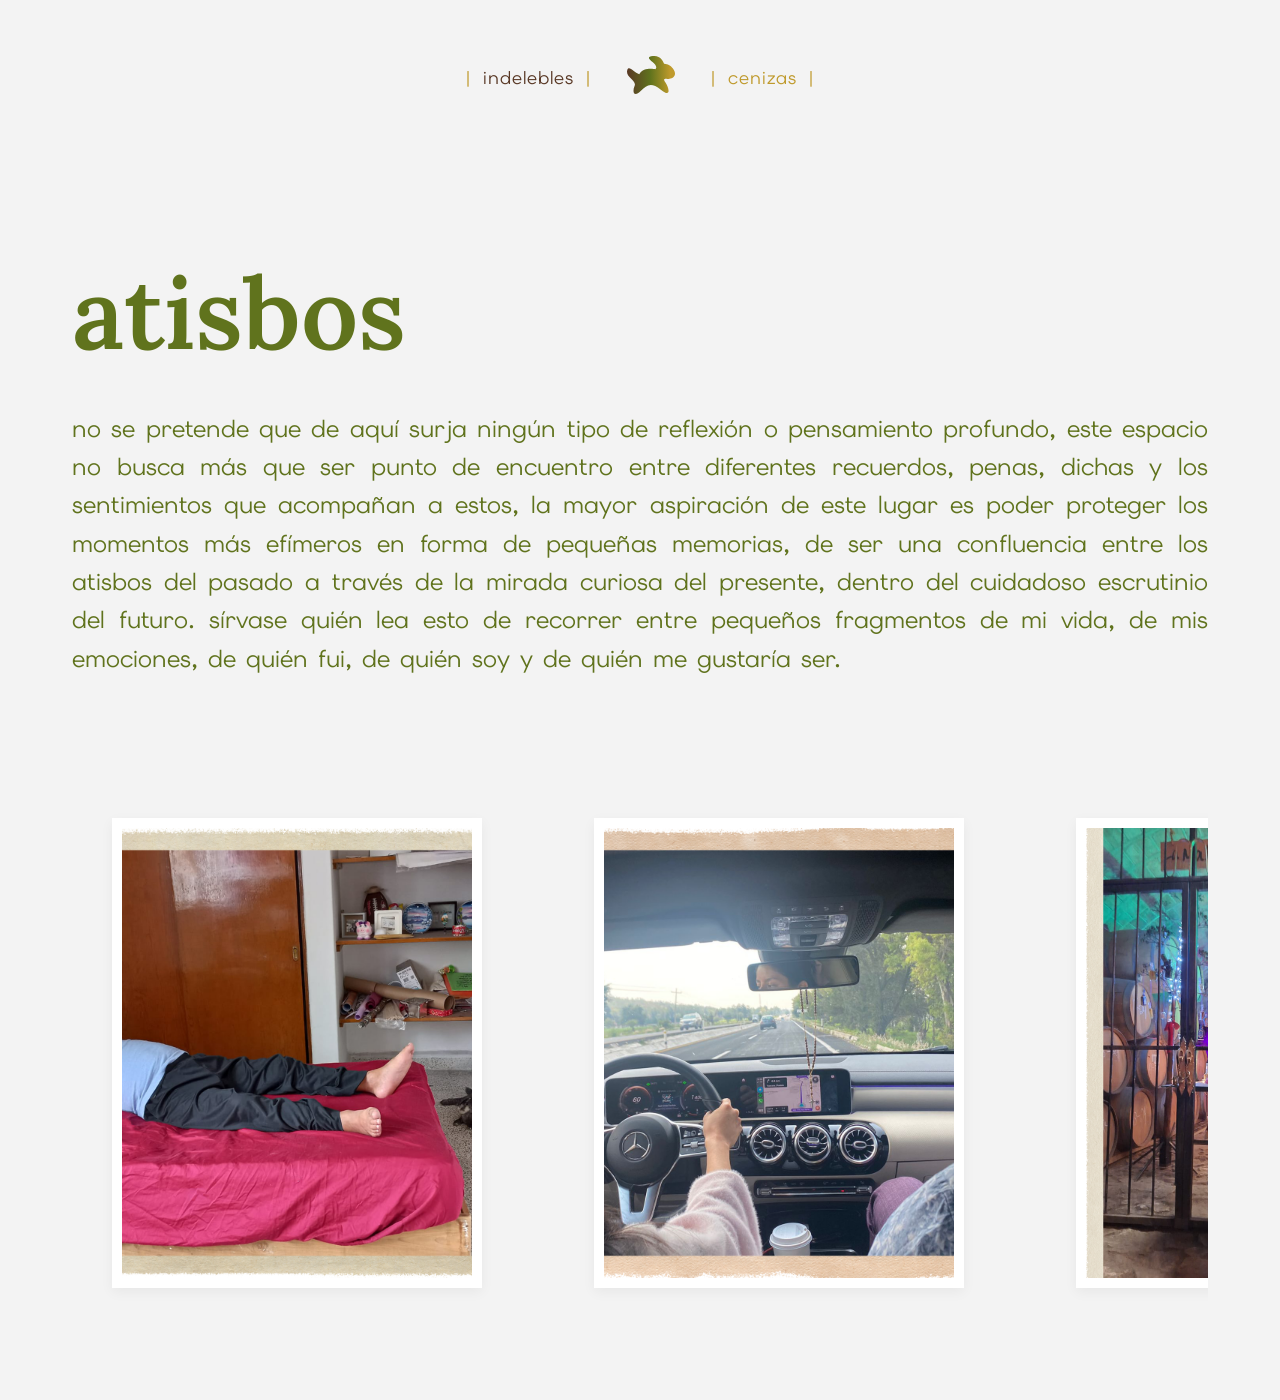
==== index.html @ cf17e994 "Add files via upload" ====
<!DOCTYPE html>
<html lang="es">
<head>
    <meta charset="UTF-8">
    <meta name="viewport" content="width=device-width, initial-scale=1.0">
    <title>Indelebles — Atisbos</title>
    <link rel="stylesheet" href="index.css">
    <link href="https://fonts.googleapis.com/css2?family=Elms+Sans&display=swap" rel="stylesheet">
    <link href="https://fonts.googleapis.com/css2?family=Lora:wght@600&display=swap" rel="stylesheet">
</head>

<body>

    <div class="page-container">
        
        <header class="main-header">
            <nav class="nav-navigation">
                <a href="indelebles.html" class="nav-item nav-link">indelebles</a>
                <div class="nav-logo">
                    <img src="menu.svg" alt="Isotipo" class="logo-vector">
                </div>
                <a href="cenizas.html" class="nav-item nav-link active">cenizas</a>
            </nav>
        </header>

        <main class="main-content">
            
            <section class="intro-section">
                <h1 class="project-title">atisbos</h1>
                <p class="project-description">
                    no se pretende que de aquí surja ningún tipo de reflexión o pensamiento profundo, este espacio no busca más que ser punto de encuentro entre diferentes recuerdos, penas, dichas y los sentimientos que acompañan a estos, la mayor aspiración de este lugar es poder proteger los momentos más efímeros en forma de pequeñas memorias, de ser una confluencia entre los atisbos del pasado a través de la mirada curiosa del presente, dentro del cuidadoso escrutinio del futuro. sírvase quién lea esto de recorrer entre pequeños fragmentos de mi vida, de mis emociones, de quién fui, de quién soy y de quién me gustaría ser.
                </p>
            </section>

            <section class="carousel-container">
                <div class="carousel-track">
                    <figure class="carousel-item">
                        <img src="frontal_08.png" alt="">
                    </figure>
                       <figure class="carousel-item">
                        <img src="frontal_01.png" alt="">
                    </figure>
                    <figure class="carousel-item">
                        <img src="frontal_02.png" alt="">
                    </figure>
                    <figure class="carousel-item">
                        <img src="frontal_05.png" alt="">
                    </figure>
                    <figure class="carousel-item">
                        <img src="frontal_06.png" alt="">
                    </figure>
                    <figure class="carousel-item">
                        <img src="frontal_10.png" alt="">
                    </figure>
                    <figure class="carousel-item">
                        <img src="frontal_09.png" alt="">
                    </figure>
                    <figure class="carousel-item">
                        <img src="frontal_03.png" alt="">
                    </figure>
                    <figure class="carousel-item">
                        <img src="frontal_04.png" alt="">
                    </figure>
                    <figure class="carousel-item">
                        <img src="frontal_07.png" alt="">
                    </figure>
                </div>
            </section>

        </main>
    </div>

</body>
</html>
---- index.css ----
/* ==========================================================================
   1. VARIABLES DEL SISTEMA (Consistentes con todo el sitio)
   ========================================================================== */
:root {
    --color-bg: #f3f3f3;
    --color-primary: #bf9a2c;
    --color-dark: #593825;
    --max-width: 1484px;
}

body {
    background-color: var(--color-bg);
    color: var(--color-dark);
    font-family: 'Elms Sans', sans-serif;
    overflow-y: scroll;
}

.page-container {
    max-width: var(--max-width);
    margin: 0 auto;
    padding: 48px 64px;
}

/* ==========================================================================
   2. NAVEGACIÓN
   ========================================================================== */
.main-header { margin-bottom: 80px; }

.nav-navigation {
    display: flex;
    justify-content: center;
    align-items: center;
    gap: 16px;
    font-size: 18px;
    text-transform: lowercase;
}

.nav-link {
    text-decoration: none;
    color: var(--color-dark);
    letter-spacing: 1px;
    transition: opacity 0.3s ease;
}

.nav-link:hover { opacity: 0.7; }

.nav-link::before, .nav-link::after {
    content: "|";
    margin: 0 12px;
    color: var(--color-primary);
}

.nav-logo { padding: 0 8px; }
.logo-vector { width: 48px; }

/* ==========================================================================
   3. INTRODUCCIÓN (Ajustada al sistema central)
   ========================================================================== */
.intro-section {
    display: grid;
    grid-template-columns: repeat(12, 1fr);
    column-gap: 24px; /* Igualamos al grid-gap de 24px */
    margin-bottom: 80px;
}

.project-title {
    grid-column: 1 / span 4; /* Ajustado para que ocupe solo 4 columnas */
    font-family: 'Lora', serif;
    font-size: 100px; /* Igual al tamaño de las otras páginas */
    font-weight: 600;
    line-height: 1;
    color: #60731D;
    margin-bottom: 24px;
}

.project-description {
    grid-column: 1 / -1; /* Se extiende a lo largo de toda la retícula, igual que en Cenizas */
    font-size: 24px;
    line-height: 1.6;
    text-align: justify;
    color: #60731D;
}

/* ==========================================================================
   4. CARRUSEL (Scroll Horizontal)
   ========================================================================== */
.carousel-container {
    width: 100%;
    overflow-x: auto;
    padding-bottom: 20px; /* Espacio para la barra de scroll */
}

.carousel-track {
    display: flex;
    gap: 32px;
    padding: 20px 0;
}

.carousel-item {
    flex: 0 0 350px; /* Ancho fijo para cada postal del carrusel */
    height: 450px;
    background-color: white;
    padding: 10px;
    box-shadow: 0 4px 12px rgba(0, 0, 0, 0.05);
}

.carousel-item img {
    width: 100%;
    height: 100%;
    object-fit: cover;
}

/* Definimos el color amarillo para los elementos activos */
.nav-item.active {
    color: #BF9A2C;
}
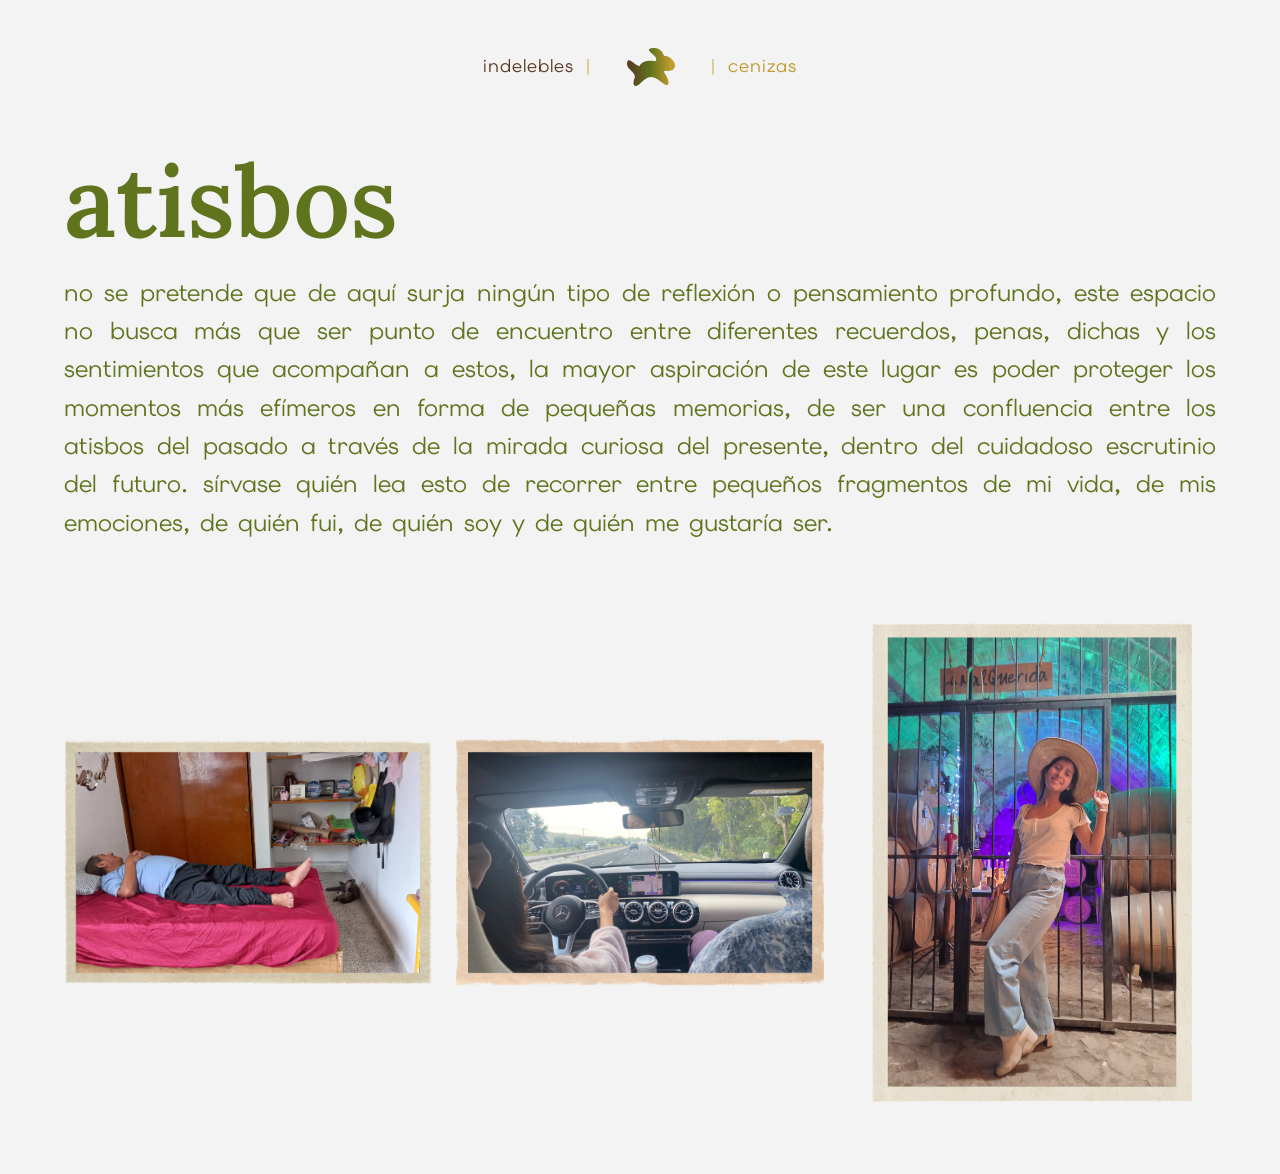
==== commit 38819975: "Add files via upload" ====
--- a/index.html
+++ b/index.html
@@ -16,9 +16,11 @@
         <header class="main-header">
             <nav class="nav-navigation">
                 <a href="indelebles.html" class="nav-item nav-link">indelebles</a>
-                <div class="nav-logo">
+            <div class="nav-logo">
+                <a href="index.html">
                     <img src="menu.svg" alt="Isotipo" class="logo-vector">
-                </div>
+                </a>
+            </div>
                 <a href="cenizas.html" class="nav-item nav-link active">cenizas</a>
             </nav>
         </header>
@@ -33,42 +35,234 @@
             </section>
 
             <section class="carousel-container">
+
                 <div class="carousel-track">
-                    <figure class="carousel-item">
-                        <img src="frontal_08.png" alt="">
-                    </figure>
-                       <figure class="carousel-item">
-                        <img src="frontal_01.png" alt="">
-                    </figure>
-                    <figure class="carousel-item">
-                        <img src="frontal_02.png" alt="">
-                    </figure>
-                    <figure class="carousel-item">
-                        <img src="frontal_05.png" alt="">
-                    </figure>
-                    <figure class="carousel-item">
-                        <img src="frontal_06.png" alt="">
-                    </figure>
-                    <figure class="carousel-item">
-                        <img src="frontal_10.png" alt="">
-                    </figure>
-                    <figure class="carousel-item">
-                        <img src="frontal_09.png" alt="">
-                    </figure>
-                    <figure class="carousel-item">
-                        <img src="frontal_03.png" alt="">
-                    </figure>
-                    <figure class="carousel-item">
-                        <img src="frontal_04.png" alt="">
-                    </figure>
-                    <figure class="carousel-item">
-                        <img src="frontal_07.png" alt="">
-                    </figure>
+
+                    <figure class="carousel-item">
+                        <!-- El mecanismo que gira -->
+                        <div class="flip-card-inner">
+                            
+                            <!-- CARA A (Frente con tu fotografía) -->
+                            <div class="flip-card-front">
+                                <img src="frontal_08.png" alt="Pantallas">
+                            </div>
+
+                            <!-- CARA B (Reverso con textura y texto) -->
+                            <!-- Nota: Puedes usar el atributo style para asignarle su textura única de fondo -->
+                            <div class="flip-card-back" style="background-image: url('reves_08.png');">
+                                <p class="fecha-recuerdo">Fecha o Título</p>
+                                <p>Aquí va el texto, recuerdo o descripción de este atisbo.</p>
+                            </div>
+                            
+                        </div>
+                    </figure>
+
+                    <figure class="carousel-item">
+                        <!-- El mecanismo que gira -->
+                        <div class="flip-card-inner">
+                            
+                            <!-- CARA A (Frente con tu fotografía) -->
+                            <div class="flip-card-front">
+                                <img src="frontal_01.png" alt="Pantallas">
+                            </div>
+
+                            <!-- CARA B (Reverso con textura y texto) -->
+                            <!-- Nota: Puedes usar el atributo style para asignarle su textura única de fondo -->
+                            <div class="flip-card-back" style="background-image: url('reves_01.png');">
+                                <p class="fecha-recuerdo">Fecha o Título</p>
+                                <p>Aquí va el texto, recuerdo o descripción de este atisbo.</p>
+                            </div>
+                            
+                        </div>
+                    </figure>
+
+                    <figure class="carousel-item">
+                        <!-- El mecanismo que gira -->
+                        <div class="flip-card-inner">
+                            
+                            <!-- CARA A (Frente con tu fotografía) -->
+                            <div class="flip-card-front">
+                                <img src="frontal_02.png" alt="Pantallas">
+                            </div>
+
+                            <!-- CARA B (Reverso con textura y texto) -->
+                            <!-- Nota: Puedes usar el atributo style para asignarle su textura única de fondo -->
+                            <div class="flip-card-back" style="background-image: url('reves_02.png');">
+                                <p class="fecha-recuerdo">Fecha o Título</p>
+                                <p>Aquí va el texto, recuerdo o descripción de este atisbo.</p>
+                            </div>
+                            
+                        </div>
+                    </figure>
+                    
+                    <figure class="carousel-item">
+                        <!-- El mecanismo que gira -->
+                        <div class="flip-card-inner">
+                            
+                            <!-- CARA A (Frente con tu fotografía) -->
+                            <div class="flip-card-front">
+                                <img src="frontal_05.png" alt="Pantallas">
+                            </div>
+
+                            <!-- CARA B (Reverso con textura y texto) -->
+                            <!-- Nota: Puedes usar el atributo style para asignarle su textura única de fondo -->
+                            <div class="flip-card-back" style="background-image: url('reves_05.png');">
+                                <p class="fecha-recuerdo">Fecha o Título</p>
+                                <p>Aquí va el texto, recuerdo o descripción de este atisbo.</p>
+                            </div>
+                            
+                        </div>
+                    </figure>
+
+                    <figure class="carousel-item">
+                        <!-- El mecanismo que gira -->
+                        <div class="flip-card-inner">
+                            
+                            <!-- CARA A (Frente con tu fotografía) -->
+                            <div class="flip-card-front">
+                                <img src="frontal_06.png" alt="Pantallas">
+                            </div>
+
+                            <!-- CARA B (Reverso con textura y texto) -->
+                            <!-- Nota: Puedes usar el atributo style para asignarle su textura única de fondo -->
+                            <div class="flip-card-back" style="background-image: url('reves_06.png');">
+                                <p class="fecha-recuerdo">Fecha o Título</p>
+                                <p>Aquí va el texto, recuerdo o descripción de este atisbo.</p>
+                            </div>
+                            
+                        </div>
+                    </figure>
+
+                    <figure class="carousel-item">
+                        <!-- El mecanismo que gira -->
+                        <div class="flip-card-inner">
+                            
+                            <!-- CARA A (Frente con tu fotografía) -->
+                            <div class="flip-card-front">
+                                <img src="frontal_10.png" alt="Pantallas">
+                            </div>
+
+                            <!-- CARA B (Reverso con textura y texto) -->
+                            <!-- Nota: Puedes usar el atributo style para asignarle su textura única de fondo -->
+                            <div class="flip-card-back" style="background-image: url('reves_10.png');">
+                                <p class="fecha-recuerdo">Fecha o Título</p>
+                                <p>Aquí va el texto, recuerdo o descripción de este atisbo.</p>
+                            </div>
+                            
+                        </div>
+                    </figure>
+
+                    <figure class="carousel-item">
+                        <!-- El mecanismo que gira -->
+                        <div class="flip-card-inner">
+                            
+                            <!-- CARA A (Frente con tu fotografía) -->
+                            <div class="flip-card-front">
+                                <img src="frontal_09.png" alt="Pantallas">
+                            </div>
+
+                            <!-- CARA B (Reverso con textura y texto) -->
+                            <!-- Nota: Puedes usar el atributo style para asignarle su textura única de fondo -->
+                            <div class="flip-card-back" style="background-image: url('reves_09.png');">
+                                <p class="fecha-recuerdo">Fecha o Título</p>
+                                <p>Aquí va el texto, recuerdo o descripción de este atisbo.</p>
+                            </div>
+                            
+                        </div>
+                    </figure>
+
+                    <figure class="carousel-item">
+                        <!-- El mecanismo que gira -->
+                        <div class="flip-card-inner">
+                            
+                            <!-- CARA A (Frente con tu fotografía) -->
+                            <div class="flip-card-front">
+                                <img src="frontal_03.png" alt="Pantallas">
+                            </div>
+
+                            <!-- CARA B (Reverso con textura y texto) -->
+                            <!-- Nota: Puedes usar el atributo style para asignarle su textura única de fondo -->
+                            <div class="flip-card-back" style="background-image: url('reves_03.png');">
+                                <p class="fecha-recuerdo">Fecha o Título</p>
+                                <p>Aquí va el texto, recuerdo o descripción de este atisbo.</p>
+                            </div>
+                            
+                        </div>
+                    </figure>
+
+                    <figure class="carousel-item">
+                        <!-- El mecanismo que gira -->
+                        <div class="flip-card-inner">
+                            
+                            <!-- CARA A (Frente con tu fotografía) -->
+                            <div class="flip-card-front">
+                                <img src="frontal_04.png" alt="Pantallas">
+                            </div>
+
+                            <!-- CARA B (Reverso con textura y texto) -->
+                            <!-- Nota: Puedes usar el atributo style para asignarle su textura única de fondo -->
+                            <div class="flip-card-back" style="background-image: url('reves_04.png');">
+                                <p class="fecha-recuerdo">Fecha o Título</p>
+                                <p>Aquí va el texto, recuerdo o descripción de este atisbo.</p>
+                            </div>
+                            
+                        </div>
+                    </figure>
+
+                    <figure class="carousel-item">
+                        <!-- El mecanismo que gira -->
+                        <div class="flip-card-inner">
+                            
+                            <!-- CARA A (Frente con tu fotografía) -->
+                            <div class="flip-card-front">
+                                <img src="frontal_07.png" alt="Pantallas">
+                            </div>
+
+                            <!-- CARA B (Reverso con textura y texto) -->
+                            <!-- Nota: Puedes usar el atributo style para asignarle su textura única de fondo -->
+                            <div class="flip-card-back" style="background-image: url('reves_07.png');">
+                                <p class="fecha-recuerdo">Fecha o Título</p>
+                                <p>Aquí va el texto, recuerdo o descripción de este atisbo.</p>
+                            </div>
+                            
+                        </div>
+                    </figure>
+
                 </div>
             </section>
 
         </main>
     </div>
 
+    <!-- El telón oscuro para el modo enfoque -->
+    <div class="modal-overlay"></div>
+
+    <!-- El motor de interacciones -->
+    <script>
+        const overlay = document.querySelector('.modal-overlay');
+        const items = document.querySelectorAll('.carousel-item');
+
+        items.forEach(item => {
+            item.addEventListener('click', function() {
+                // Si la postal ya está gigante, al hacerle clic se voltea
+                if (this.classList.contains('is-expanded')) {
+                    this.classList.toggle('is-flipped');
+                } else {
+                    // Si es pequeña, la hacemos gigante y ponemos el telón oscuro
+                    this.classList.add('is-expanded');
+                    overlay.classList.add('is-active');
+                }
+            });
+        });
+
+        // Si el usuario hace clic en el fondo oscuro, cerramos todo
+        overlay.addEventListener('click', () => {
+            overlay.classList.remove('is-active');
+            items.forEach(item => {
+                item.classList.remove('is-expanded', 'is-flipped');
+            });
+        });
+    </script>
+
 </body>
 </html>
--- a/index.css
+++ b/index.css
@@ -8,10 +8,20 @@
     --max-width: 1484px;
 }
 
+/* ESTE ES EL BLOQUE MÁGICO QUE FALTABA */
+*, *::before, *::after {
+    box-sizing: border-box;
+    margin: 0;
+    padding: 0;
+}
+
 body {
     background-color: var(--color-bg);
     color: var(--color-dark);
     font-family: 'Elms Sans', sans-serif;
+    font-size: 18px;      /* Homologado con el sistema */
+    line-height: 1.6;     /* Homologado con el sistema */
+    overflow-x: hidden;   /* Homologado con el sistema */
     overflow-y: scroll;
 }
 
@@ -24,7 +34,10 @@
 /* ==========================================================================
    2. NAVEGACIÓN
    ========================================================================== */
-.main-header { margin-bottom: 80px; }
+.main-header {
+    width: 100%;
+    margin-bottom: 64px;
+}
 
 .nav-navigation {
     display: flex;
@@ -35,23 +48,65 @@
     text-transform: lowercase;
 }
 
-.nav-link {
+.nav-item {
+    color: var(--color-dark);
+    letter-spacing: 1px; 
+}
+
+/* Limpiamos el subrayado y forzamos el color café */
+.nav-link,
+.nav-link:visited {
     text-decoration: none;
     color: var(--color-dark);
-    letter-spacing: 1px;
     transition: opacity 0.3s ease;
 }
 
-.nav-link:hover { opacity: 0.7; }
-
-.nav-link::before, .nav-link::after {
+.nav-link:hover {
+    opacity: 0.7;
+}
+
+/* Asignamos los separadores a los items en general */
+.nav-item::before,
+.nav-item::after {
     content: "|";
     margin: 0 12px;
     color: var(--color-primary);
-}
-
-.nav-logo { padding: 0 8px; }
-.logo-vector { width: 48px; }
+    opacity: 0.7;
+}
+
+/* LA REGLA CLAVE: Quitamos los pipes sobrantes de los extremos */
+.nav-navigation .nav-item:first-child::before,
+.nav-navigation .nav-item:last-child::after {
+    content: "";
+    margin: 0;
+}
+
+/* Estado activo unificado */
+.nav-item.active {
+    color: var(--color-primary);
+    font-weight: normal; 
+}
+
+/* Centrado vertical matemático del logo */
+.nav-logo {
+    display: flex;
+    align-items: center;
+    padding: 0 8px;
+}
+
+/* ESTA REGLA MATA EL ESPACIO FANTASMA */
+.nav-logo a {
+    display: flex; 
+    align-items: center;
+    text-decoration: none;
+}
+
+/* Le quitamos cualquier margen por defecto a la imagen */
+.nav-logo a img {
+    display: block; 
+    width: 48px;
+    height: auto;
+}
 
 /* ==========================================================================
    3. INTRODUCCIÓN (Ajustada al sistema central)
@@ -59,58 +114,208 @@
 .intro-section {
     display: grid;
     grid-template-columns: repeat(12, 1fr);
-    column-gap: 24px; /* Igualamos al grid-gap de 24px */
+    column-gap: 24px; 
     margin-bottom: 80px;
 }
 
 .project-title {
-    grid-column: 1 / span 4; /* Ajustado para que ocupe solo 4 columnas */
+    grid-column: 1 / span 4; 
     font-family: 'Lora', serif;
-    font-size: 100px; /* Igual al tamaño de las otras páginas */
+    font-size: 100px; 
     font-weight: 600;
     line-height: 1;
     color: #60731D;
-    margin-bottom: 24px;
+    /* Eliminamos el margin-bottom para que no se sume con el del párrafo */
 }
 
 .project-description {
-    grid-column: 1 / -1; /* Se extiende a lo largo de toda la retícula, igual que en Cenizas */
+    grid-column: 1 / -1; 
+    margin-top: 24px; /* Movemos el espacio aquí, igual que en Cenizas e Indelebles */
     font-size: 24px;
-    line-height: 1.6;
     text-align: justify;
     color: #60731D;
-}
-
-/* ==========================================================================
-   4. CARRUSEL (Scroll Horizontal)
+    max-width: 100%; /* Asegura que no se desborde del contenedor */
+}
+
+/* ==========================================================================
+   4. CARRUSEL (Retícula exacta de 12 columnas)
    ========================================================================== */
 .carousel-container {
     width: 100%;
+    /* Ya no necesitamos el overflow aquí, lo pasamos al nivel de abajo */
+}
+
+.carousel-track {
+    /* Candado estricto para que el 100% sea el ancho de la página */
+    width: 100%; 
     overflow-x: auto;
-    padding-bottom: 20px; /* Espacio para la barra de scroll */
-}
-
-.carousel-track {
-    display: flex;
-    gap: 32px;
-    padding: 20px 0;
-}
-
+    padding-bottom: 24px;
+
+    display: grid;
+    grid-auto-flow: column;
+    
+    /* La fórmula matemática ahora funciona porque hay un límite de ancho */
+    grid-auto-columns: calc((100% - 48px) / 3); 
+    column-gap: 24px; 
+    align-items: center; 
+    
+    /* Soporte de la barra de desplazamiento personalizada para Firefox */
+    scrollbar-width: thin;
+    scrollbar-color: var(--color-primary) transparent;
+}
+
+/* ==========================================================================
+   MECANISMO FLIP CARD PARA EL CARRUSEL
+   ========================================================================== */
+
+/* 1. Contenedor Principal (Le damos profundidad 3D) */
 .carousel-item {
-    flex: 0 0 350px; /* Ancho fijo para cada postal del carrusel */
-    height: 450px;
-    background-color: white;
-    padding: 10px;
-    box-shadow: 0 4px 12px rgba(0, 0, 0, 0.05);
-}
-
-.carousel-item img {
+    width: 100%; 
+    height: 480px; 
+    padding: 0; 
+    background-color: transparent;
+    perspective: 1000px; /* Activa el espacio 3D */
+    cursor: pointer;
+}
+
+/* 2. El motor interno de rotación */
+.carousel-item .flip-card-inner {
+    position: relative;
     width: 100%;
     height: 100%;
-    object-fit: cover;
-}
-
-/* Definimos el color amarillo para los elementos activos */
-.nav-item.active {
-    color: #BF9A2C;
+    transition: transform 0.8s cubic-bezier(0.4, 0, 0.2, 1); 
+    transform-style: preserve-3d; 
+}
+
+/* 3. El disparador (Gira 180 grados al pasar el ratón) */
+.carousel-item:hover .flip-card-inner {
+    transform: none;
+}
+
+/* 4. Caras A y B (Ocultan su espalda) */
+.carousel-item .flip-card-front, 
+.carousel-item .flip-card-back {
+    width: 100%;
+    height: 100%; 
+    -webkit-backface-visibility: hidden; 
+    backface-visibility: hidden; 
+}
+
+/* 5. CARA A (El Frente) */
+.carousel-item .flip-card-front {
+    position: relative; 
+    /* Movemos el Flexbox aquí para que tus fotos de distintos tamaños sigan perfectamente centradas */
+    display: flex;
+    justify-content: center;
+    align-items: center;
+}
+
+.carousel-item .flip-card-front img {
+    max-width: 100%;
+    max-height: 100%;
+    width: auto;
+    height: auto;
+    box-shadow: none; 
+}
+
+/* 6. CARA B (El Reverso) */
+.carousel-item .flip-card-back {
+    position: absolute; 
+    top: 0;
+    left: 0;
+    
+    background-size: cover; 
+    background-position: center; 
+    background-repeat: no-repeat; 
+    color: var(--color-dark);
+    transform: rotateY(180deg); /* Empieza volteada hacia atrás */
+    padding: 32px;
+    
+    /* Acomodo del texto en el reverso */
+    display: flex;
+    flex-direction: column;
+    justify-content: center;
+    align-items: flex-start;
+    text-align: left;
+}
+
+/* Tipografía de la fecha en el reverso */
+.fecha-recuerdo {
+    font-weight: bold;
+    margin-bottom: 16px;
+    font-size: 20px;
+}
+
+/* ==========================================================================
+   ESTILOS DE LA BARRA DE DESPLAZAMIENTO (Chrome, Safari, Edge)
+   ========================================================================== */
+.carousel-track::-webkit-scrollbar {
+    height: 6px; 
+}
+
+.carousel-track::-webkit-scrollbar-track {
+    background: transparent; 
+}
+
+.carousel-track::-webkit-scrollbar-thumb {
+    background-color: var(--color-primary); 
+    border-radius: 10px; 
+}
+
+.carousel-track::-webkit-scrollbar-thumb:hover {
+    background-color: var(--color-dark); 
+}
+
+/* ==========================================================================
+   MODO ENFOQUE (LIGHTBOX + FLIP CARD)
+   ========================================================================== */
+
+/* 1. El telón oscuro (Oculto por defecto) */
+.modal-overlay {
+    position: fixed;
+    top: 0;
+    left: 0;
+    width: 100vw;
+    height: 100vh;
+    background-color: var(--color-dark); /* Tu tono café oscuro */
+    z-index: 99;
+    opacity: 0;
+    pointer-events: none;
+    transition: opacity 0.4s ease;
+}
+
+/* Cuando el telón se activa por JS */
+.modal-overlay.is-active {
+    opacity: 0.8; /* Oscurece el fondo al 80% */
+    pointer-events: auto;
+}
+
+/* 2. La postal en estado Gigante */
+.carousel-item.is-expanded {
+    position: fixed;
+    top: 50%;
+    left: 50%;
+    transform: translate(-50%, -50%); 
+    
+    /* EL TRUCO: Le decimos al contenedor que se encoja para abrazar a la foto */
+    width: fit-content; 
+    height: fit-content; 
+    
+    z-index: 100;
+    margin: 0; 
+    cursor: pointer;
+}
+
+/* Protegemos la fotografía para que dicte las medidas máximas de la pantalla */
+.carousel-item.is-expanded .flip-card-front img {
+    max-width: 90vw; /* Límite máximo de ancho */
+    max-height: 85vh; /* Límite máximo de alto */
+    width: auto;
+    height: auto;
+    display: block;
+}
+
+/* 3. El mecanismo de giro (Se activa SOLO cuando JS añade la clase 'is-flipped') */
+.carousel-item.is-expanded.is-flipped .flip-card-inner {
+    transform: rotateY(180deg);
 }
